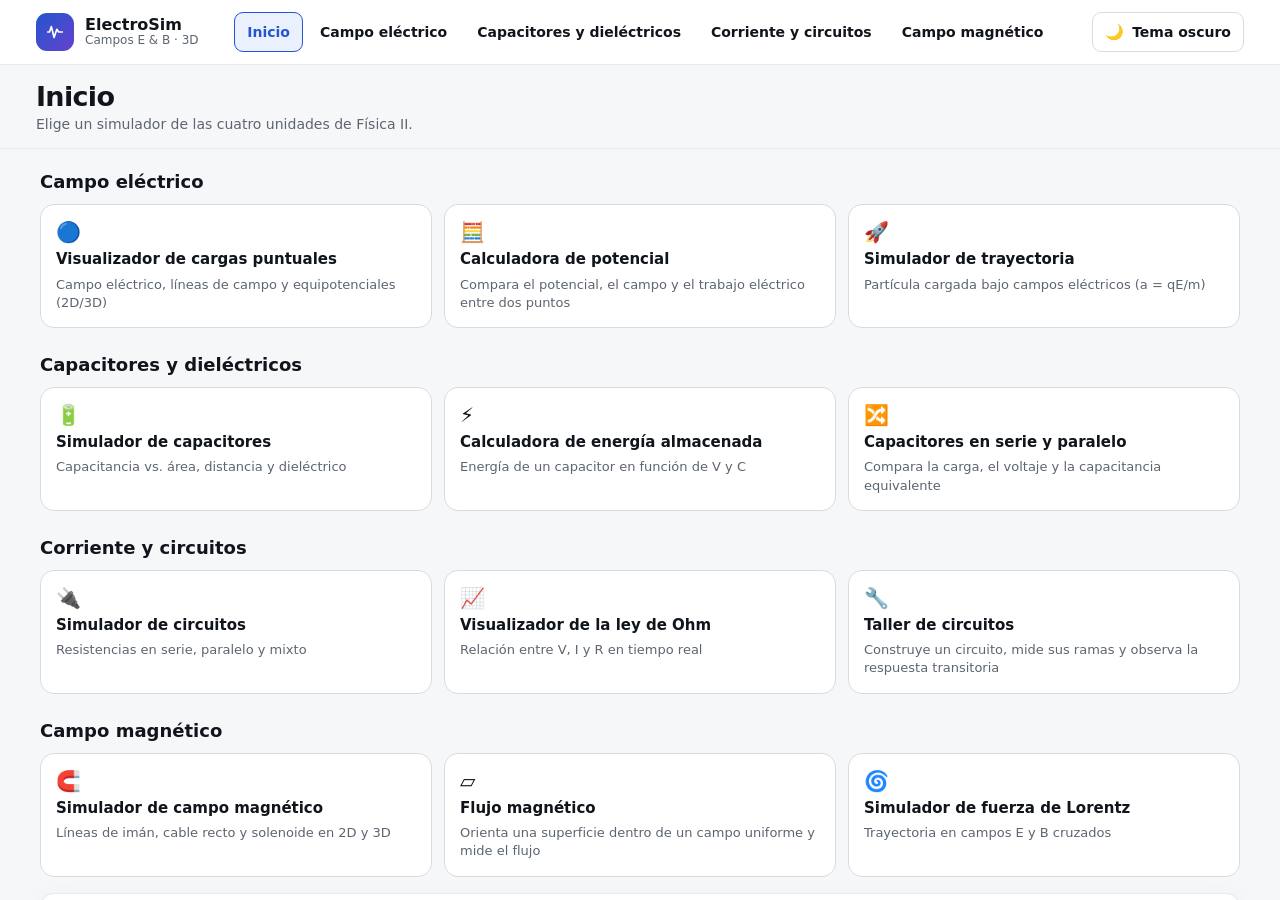
==== index.html @ 9f72b7d1 "Publica la primera versión de ElectroSim" ====
<!DOCTYPE html>
<html lang="es">
<head>
  <meta charset="UTF-8" />
  <meta name="viewport" content="width=device-width, initial-scale=1.0" />
  <title>Física 2D/3D · Simulador Interactivo</title>
  <link rel="stylesheet" href="css/styles.css" />
</head>
<body>
  <div class="app">
    <header class="site-header">
      <div class="brand">
        <div class="brand-mark" aria-hidden="true">
          <svg viewBox="0 0 24 24" width="22" height="22" fill="none" stroke="currentColor" stroke-width="1.8">
            <path d="M4 12h2l2-6 3 12 3-9 2 3h4" stroke-linecap="round" stroke-linejoin="round"/>
          </svg>
        </div>
        <div class="brand-text">
          <span class="brand-title">ElectroSim</span>
          <span class="brand-sub">Campos E &amp; B · 3D</span>
        </div>
      </div>

      <nav class="nav" id="nav" aria-label="Navegación principal">
        <button class="nav-item" id="homeBtn" type="button">Inicio</button>
      </nav>
      <button class="theme-toggle" id="themeToggle" type="button">
        <span class="theme-icon" aria-hidden="true"></span>
        <span id="themeLabel">Tema oscuro</span>
      </button>
    </header>

    <!-- Main -->
    <main class="main">
      <header class="topbar">
        <div class="topbar-title">
          <h1 id="moduleTitle" tabindex="-1">Simulador</h1>
          <p id="moduleSubtitle"></p>
        </div>
      </header>

      <div class="content" id="content">
        <!-- Modules mount here -->
        <div class="module-directory" id="placeholder">
          <div class="unit-sections" id="placeholderGrid"></div>
          <details class="panel help-guide">
            <summary>Guía rápida de uso</summary>
            <ol>
              <li><b>Campo eléctrico.</b> Coloca hasta diez cargas y alterna entre la sección XY y la vista 3D. En la calculadora, mueve los puntos A y B para comparar el potencial y medir el trabajo del campo.</li>
              <li><b>Capacitores.</b> Cambia el dieléctrico con la batería conectada y repite con el capacitor aislado. En el módulo de asociaciones, alterna entre serie y paralelo para comparar carga y voltaje.</li>
              <li><b>Circuitos.</b> En el visualizador de Ohm, aumenta la resistencia interna y observa cuánto baja el voltaje en la carga. En el taller, usa <b>Quitar</b> y toca un componente del esquema para retirarlo. Usa <b>Simular</b> para ver el transitorio.</li>
              <li><b>Magnetismo.</b> Compara un imán, un cable recto y un solenoide. En Flujo magnético, gira la superficie entre 0°, 90° y 180°. En Lorentz, lanza una partícula y cambia E o B durante el vuelo.</li>
            </ol>
          </details>
        </div>
      </div>
    </main>
  </div>

  <script src="js/physics.js"></script>
  <script src="js/ui.js"></script>
  <script src="js/field-view.js"></script>
  <script src="js/real-cases.js"></script>
  <script src="js/sim_unit1.js"></script>
  <script src="js/sim_unit2.js"></script>
  <script src="js/sim_unit3.js"></script>
  <script src="js/sim_unit4.js"></script>
  <script src="js/circuit.js"></script>
  <script src="js/circuit-lab.js"></script>
  <script src="js/app.js"></script>
</body>
</html>
---- css/styles.css ----
/* ============================================================
   ElectroSim — minimalist modern design system
   ============================================================ */

:root {
  color-scheme: light;
  --font-sans: "Inter", system-ui, -apple-system, "Segoe UI", sans-serif;
  --font-mono: "JetBrains Mono", ui-monospace, "Cascadia Code", monospace;

  --bg: #f6f7f9;
  --bg-elevated: #ffffff;
  --bg-canvas: #fbfcfe;
  --text: #10151c;
  --text-dim: #5c6570;
  --text-faint: #596675;
  --border: #e6e9ee;
  --border-strong: #d7dce3;
  --accent: #2455ce;
  --accent-soft: rgba(59, 110, 246, 0.10);
  --accent-contrast: #ffffff;
  --green: #18a058;
  --red: #b72d3d;
  --amber: #d97706;
  --shadow: 0 1px 2px rgba(16, 21, 28, 0.04), 0 8px 24px rgba(16, 21, 28, 0.06);
  --radius: 14px;
  --radius-sm: 9px;
  --slider-track: #a0adbe;
  --page-padding: clamp(14px, 3vw, 36px);
}

:root[data-theme="dark"] {
  color-scheme: dark;
  --bg: #0d1117;
  --bg-elevated: #151b23;
  --bg-canvas: #0f141b;
  --text: #f1f5fb;
  --text-dim: #c1ccd9;
  --text-faint: #a6b4c4;
  --border: #242c37;
  --border-strong: #333c49;
  --accent: #a4bdff;
  --accent-soft: rgba(91, 140, 255, 0.14);
  --accent-contrast: #101c39;
  --green: #34c776;
  --red: #ff6b6e;
  --amber: #f2a93b;
  --shadow: 0 1px 2px rgba(0, 0, 0, 0.4), 0 8px 24px rgba(0, 0, 0, 0.35);
  --slider-track: #75879e;
}

* { box-sizing: border-box; }
html, body { height: 100%; }
body {
  margin: 0;
  font-family: var(--font-sans);
  color: var(--text);
  background: var(--bg);
  -webkit-font-smoothing: antialiased;
  text-rendering: optimizeLegibility;
  overflow: hidden;
  transition: background 0.25s ease, color 0.25s ease;
}

.app { display: flex; flex-direction: column; height: 100vh; height: 100dvh; }

.site-header {
  display: grid;
  grid-template-columns: auto minmax(0, 1fr) auto;
  align-items: center;
  gap: 12px 24px;
  padding: 12px var(--page-padding);
  background: var(--bg-elevated);
  border-bottom: 1px solid var(--border);
}
.brand { display: flex; align-items: center; gap: 11px; }
.brand-mark {
  width: 38px;
  height: 38px;
  display: grid;
  place-items: center;
  color: #fff;
  background: linear-gradient(135deg, #2455ce, #6442ce);
  border-radius: 11px;
}
.brand-text { display: flex; flex-direction: column; line-height: 1.15; }
.brand-title { font-weight: 700; font-size: 16px; }
.brand-sub { font-size: 12px; color: var(--text-dim); }
.nav {
  display: flex;
  gap: 4px;
  justify-content: safe center;
  overflow-x: auto;
  scrollbar-width: thin;
  padding: 4px;
  margin: -4px;
}
.nav-item, .theme-toggle {
  min-height: 40px;
  padding: 8px 12px;
  border: 1px solid transparent;
  border-radius: var(--radius-sm);
  background: transparent;
  color: var(--text);
  font: 600 14px var(--font-sans);
  white-space: nowrap;
  cursor: pointer;
}
.nav-item { flex: 0 0 auto; }
.nav-item:hover { background: var(--accent-soft); }
.nav-item[aria-current] {
  background: var(--accent-soft);
  color: var(--accent);
  border-color: currentColor;
}
.theme-toggle { display: flex; align-items: center; gap: 8px; border-color: var(--border-strong); }
.theme-toggle:hover { border-color: var(--accent); }
.theme-icon { font-size: 15px; }

.main { flex: 1; display: flex; flex-direction: column; min-height: 0; min-width: 0; }
.topbar {
  padding: 16px var(--page-padding);
  border-bottom: 1px solid var(--border);
  background: var(--bg);
}
.topbar-title h1 {
  margin: 0;
  font-size: clamp(20px, 2.4vw, 27px);
  font-weight: 700;
  letter-spacing: -0.025em;
}
.topbar-title h1:focus { outline: none; }
.topbar-title p { margin: 4px 0 0; font-size: 14px; color: var(--text-dim); }
.topbar-title p:empty { display: none; }
.content {
  flex: 1;
  min-height: 0;
  overflow-y: auto;
  container-type: size;
  padding: 22px var(--page-padding);
}

/* ---------- Cards & layout ---------- */
.panel {
  background: var(--bg-elevated);
  border: 1px solid var(--border);
  border-radius: var(--radius);
  box-shadow: var(--shadow);
}
.sim-grid {
  display: grid;
  grid-template-columns: minmax(0, 1fr) 370px;
  gap: 18px;
  align-items: start;
}
.content > .sim-grid {
  height: max(400px, 100cqh);
  grid-template-rows: minmax(0, 1fr);
  align-items: stretch;
}
.content > .sim-grid > .controls, .lab-grid > .controls {
  min-height: 0;
  overflow-y: auto;
  overscroll-behavior-y: contain;
}
.sim-stage {
  position: relative;
  background: var(--bg-canvas);
  border: 1px solid var(--border);
  border-radius: var(--radius);
  overflow: hidden;
  min-height: 0;
  box-shadow: var(--shadow);
}
.sim-stage canvas { display: block; width: 100%; height: 100%; }
.capacitor-diagram {
  display: grid;
  grid-template-rows: minmax(0, 1fr);
  place-items: center;
  min-height: 0;
  padding: 12px;
}
.capacitor-diagram svg { display: block; width: 100%; height: 100%; }
.capacitor-wires { fill: none; stroke: var(--text); stroke-width: 3; stroke-linecap: round; }
.capacitor-diagram text { fill: var(--text); text-anchor: middle; font: 600 17px var(--font-sans); }
.capacitor-diagram .capacitor-caption { fill: var(--text-dim); }
.controls {
  display: flex;
  flex-direction: column;
  gap: 14px;
  padding: 18px;
}
.controls h3 {
  margin: 0; font-size: 13px; font-weight: 700;
  text-transform: uppercase; letter-spacing: 0.06em;
  color: var(--text-faint);
}
.real-case { display: grid; gap: 9px; padding-bottom: 16px; border-bottom: 1px solid var(--border-strong); }
.real-case > label { font-size: 15px; font-weight: 700; color: var(--text); }
.real-case > select { width: 100%; }
.real-case > button { justify-self: start; }
.real-case-details p { margin: 0; font-size: 13px; line-height: 1.55; }
.real-case-details h4 { margin: 12px 0 8px; font-size: 13px; font-weight: 600; }
.real-case-details dl {
  display: grid;
  grid-template-columns: minmax(0, 1fr) auto;
  gap: 6px 10px;
  margin: 0 0 10px;
  font-size: 13px;
}
.real-case-details dt { color: var(--text-dim); }
.real-case-details dd { margin: 0; text-align: right; font-weight: 700; font-variant-numeric: tabular-nums; }

.control-group { display: flex; flex-direction: column; gap: 14px; }
.control {
  display: flex; flex-direction: column; gap: 6px;
}
.control-row {
  display: flex; align-items: center; justify-content: space-between; gap: 10px;
}
.control label { font-size: 14px; color: var(--text); font-weight: 600; }
.control .value {
  flex-shrink: 0;
  min-width: 3.5ch;
  text-align: right;
  font-family: var(--font-mono);
  font-size: 16px; font-weight: 700;
  color: var(--accent);
  background: var(--accent-soft);
  padding: 3px 8px;
  border-radius: 6px;
  white-space: nowrap;
}

input[type="range"] {
  -webkit-appearance: none;
  appearance: none;
  width: 100%;
  height: 24px;
  margin: 0;
  background: transparent;
  outline: none;
  cursor: pointer;
}
input[type="range"]::-webkit-slider-runnable-track {
  height: 6px;
  border-radius: 3px;
  background: var(--slider-track);
}
input[type="range"]::-moz-range-track {
  height: 6px;
  border-radius: 3px;
  background: var(--slider-track);
}
input[type="range"]:focus-visible {
  outline: 2px solid var(--accent);
  outline-offset: 5px;
}
input[type="range"]::-webkit-slider-thumb {
  -webkit-appearance: none;
  width: 22px; height: 22px;
  margin-top: -8px;
  border-radius: 50%;
  background: var(--accent);
  border: 3px solid var(--bg-elevated);
  box-shadow: 0 1px 4px rgba(16,21,28,0.25);
  cursor: grab;
}
input[type="range"]::-webkit-slider-thumb:active { cursor: grabbing; }
input[type="range"]::-moz-range-thumb {
  width: 22px; height: 22px; border-radius: 50%;
  background: var(--accent); border: 3px solid var(--bg-elevated);
  box-shadow: 0 1px 4px rgba(16,21,28,0.25); cursor: grab;
}

.btn {
  display: inline-flex; align-items: center; justify-content: center; gap: 7px;
  padding: 9px 14px;
  border-radius: var(--radius-sm);
  border: 1px solid var(--border-strong);
  background: var(--bg-elevated);
  color: var(--text);
  font: inherit; font-size: 13px; font-weight: 600;
  cursor: pointer;
  transition: background 0.15s ease, border-color 0.15s ease, transform 0.05s ease;
}
.btn:hover { border-color: var(--accent); color: var(--accent); }
.btn:active { transform: translateY(1px); }
.btn-primary { background: var(--accent); border-color: var(--accent); color: var(--accent-contrast); }
.btn-primary:hover { background: color-mix(in srgb, var(--accent) 91%, var(--bg-elevated)); color: var(--accent-contrast); }
.btn-ghost { background: transparent; }
.btn-sm { min-height: 34px; padding: 6px 11px; font-size: 13px; }
.btn-danger { color: var(--red); }
.btn-danger:not(:disabled):hover, .btn-danger[aria-pressed="true"] {
  border-color: var(--red);
  color: var(--red);
  background: color-mix(in srgb, var(--red) 12%, var(--bg-elevated));
}
.btn-row { display: flex; flex-wrap: wrap; gap: 8px; }

.segmented {
  display: flex;
  background: var(--bg);
  border: 1px solid var(--border);
  border-radius: var(--radius-sm);
  padding: 3px;
  gap: 3px;
}
.segmented button {
  flex: 1;
  padding: 7px 10px;
  border: none; background: transparent;
  border-radius: 7px;
  color: var(--text-dim);
  font: inherit; font-size: 14px; font-weight: 600;
  cursor: pointer;
  transition: background 0.15s ease, color 0.15s ease;
}
.segmented button.active { background: var(--bg-elevated); color: var(--text); box-shadow: var(--shadow); }

/* Readouts */
.readouts {
  display: grid;
  grid-template-columns: repeat(auto-fit, minmax(min(100%, 138px), 1fr));
  gap: 10px;
}
.readout {
  display: flex;
  flex-direction: column;
  justify-content: space-between;
  background: var(--bg);
  border: 1px solid var(--border);
  border-radius: var(--radius-sm);
  padding: 10px 12px;
}
.readout .readout-label { font-size: 13px; line-height: 1.35; color: var(--text-dim); font-weight: 600; }
.readout .readout-value {
  display: flex;
  flex-wrap: wrap;
  align-items: baseline;
  gap: 2px 6px;
  font-family: var(--font-mono);
  font-size: 19px; font-weight: 700;
  font-variant-numeric: tabular-nums;
  color: var(--text);
  margin-top: 5px;
  overflow-wrap: anywhere;
}
.readout .readout-unit { font-size: 13px; color: var(--text-dim); font-weight: 600; white-space: nowrap; }

.formula {
  font-family: var(--font-mono);
  font-size: 12.5px;
  color: var(--text-dim);
  background: var(--bg);
  border: 1px solid var(--border);
  border-radius: var(--radius-sm);
  padding: 10px 12px;
  line-height: 1.6;
}

.hint { font-size: 13px; color: var(--text-dim); line-height: 1.5; }
.help-guide { margin-top: 16px; padding: 14px; text-align: left; font-size: 13px; }
.help-guide summary { cursor: pointer; font-weight: 600; }
.help-guide li { line-height: 1.6; margin-bottom: 6px; }

.sim-input {
  min-width: 0;
  padding: 7px 9px;
  border: 1px solid var(--border-strong);
  border-radius: var(--radius-sm);
  color: var(--text);
  background: var(--bg-elevated);
  font: inherit;
  font-size: 15px;
}
.btn:disabled, .sim-input:disabled { opacity: 0.5; cursor: default; }
[hidden] { display: none !important; }
.circuit-lab { display: grid; gap: 16px; }
.lab-workspace {
  display: grid;
  grid-template-rows: auto minmax(0, 1fr);
  gap: 16px;
  height: max(560px, 100cqh);
}
.lab-toolbar, .lab-board-head, .lab-tools {
  display: flex;
  align-items: center;
  gap: 8px;
  flex-wrap: wrap;
}
.lab-toolbar { justify-content: space-between; padding: 12px; }
.lab-grid {
  grid-template-columns: minmax(0, 1fr) 300px;
  grid-template-rows: minmax(0, 1fr);
  min-height: 0;
  align-items: stretch;
}
.lab-board, .lab-results { min-width: 0; padding: 15px; }
.lab-board {
  display: grid;
  grid-template-rows: auto minmax(0, 1fr) auto;
  min-height: 0;
}
.lab-board-head { justify-content: space-between; margin-bottom: 8px; }
.lab-board-head h2 { margin: 0; font-size: 17px; }
.lab-board-head span { color: var(--text-dim); font-size: 14px; font-weight: 600; }
.lab-schematic, .lab-chart { display: block; width: 100%; height: auto; }
.lab-schematic {
  height: 100%;
  min-height: 0;
  background: var(--bg-canvas);
  border: 1px solid var(--border);
  border-radius: var(--radius-sm);
  cursor: crosshair;
  touch-action: manipulation;
}
.lab-dot { fill: var(--border-strong); }
.lab-terminal { fill: var(--text-dim); pointer-events: none; }
.lab-anchor { fill: var(--accent); }
.lab-cursor { fill: none; stroke: var(--accent); stroke-width: 2; pointer-events: none; }
.lab-part { color: var(--text); cursor: pointer; }
.lab-part:hover, .lab-part.chosen { color: var(--accent); }
.lab-schematic.is-removing .lab-part:hover { color: var(--red); }
.lab-part path, .lab-part circle { stroke: currentColor; fill: var(--bg-canvas); stroke-width: 2; }
.lab-part .lab-hit { stroke: transparent; stroke-width: 24; pointer-events: stroke; }
.lab-part text, .lab-polarity {
  fill: currentColor;
  font: 600 12px var(--font-mono);
  paint-order: stroke;
  stroke: var(--bg-canvas);
  stroke-width: 4px;
  stroke-linejoin: round;
}
.lab-polarity { color: var(--accent); pointer-events: none; }
.lab-inspector .control, .lab-inspector label[data-switch-row] { font-size: 14px; }
.lab-measure { display: grid; gap: 10px; border-top: 1px solid var(--border); padding-top: 14px; }
.lab-board .hint, .lab-measure .hint { margin: 8px 0 0; }
.lab-error { color: var(--red); }
.lab-table-scroll { overflow-x: auto; }
.lab-results table { width: 100%; border-collapse: collapse; font-size: 15px; }
.lab-results th, .lab-results td {
  text-align: left;
  border-bottom: 1px solid var(--border);
  padding: 8px;
  white-space: nowrap;
}
.lab-results th { color: var(--text-dim); font-weight: 600; }
.lab-results td:not(:first-child) { font-variant-numeric: tabular-nums; }
.lab-results tr.chosen { background: var(--accent-soft); }
.lab-row-select {
  padding: 2px;
  color: var(--accent);
  background: none;
  border: none;
  cursor: pointer;
  font: inherit;
  text-align: left;
}
.lab-chart { max-height: 270px; }
.lab-chart text { fill: var(--text-dim); font: 13px var(--font-mono); }
.lab-gridline { stroke: var(--border-strong); }
.lab-chart polyline { fill: none; stroke: var(--accent); stroke-width: 2.5; }
@media (max-width: 1050px) {
  .lab-workspace { height: auto; grid-template-rows: auto auto; }
  .lab-grid { grid-template-columns: minmax(0, 1fr); grid-template-rows: auto auto; }
  .lab-board { height: max(400px, 100cqh); }
  .lab-grid > .controls { overflow-y: visible; }
}

/* ---------- Module directory ---------- */
.module-directory { width: 100%; max-width: 1200px; margin: 0 auto; }
.unit-sections { display: grid; gap: 26px; }
.unit-section h2 { margin: 0 0 12px; font-size: 18px; }
.module-cards {
  display: grid;
  grid-template-columns: repeat(auto-fit, minmax(min(100%, 230px), 1fr));
  gap: 12px;
}
.quick-card {
  display: flex;
  flex-direction: column;
  align-items: flex-start;
  gap: 6px;
  min-height: 114px;
  padding: 15px;
  background: var(--bg-elevated);
  border: 1px solid var(--border-strong);
  border-radius: var(--radius);
  color: var(--text);
  font: inherit;
  cursor: pointer;
  text-align: left;
  transition: border-color 0.15s ease, box-shadow 0.15s ease;
}
.quick-card:hover { border-color: var(--accent); box-shadow: var(--shadow); }
.qc-icon { font-size: 20px; }
.qc-title { font-size: 15px; font-weight: 700; line-height: 1.3; }
.qc-sub { font-size: 13px; line-height: 1.4; color: var(--text-dim); }

:where(button, input, select, summary, [tabindex]):focus-visible {
  outline: 2px solid var(--accent);
  outline-offset: 2px;
}

@media (max-width: 1050px) {
  .site-header { grid-template-columns: minmax(0, 1fr) auto; }
  .site-header .nav { grid-row: 2; grid-column: 1 / -1; justify-content: flex-start; }
}
@media (max-width: 850px) {
  .sim-grid { grid-template-columns: minmax(0, 1fr); }
  .content > .sim-grid { height: auto; grid-template-rows: auto auto; }
  .content > .sim-grid > :is(.sim-stage, .capacitor-diagram) { height: max(400px, 100cqh); }
  .content > .sim-grid > .controls { overflow-y: visible; }
}
@media (max-width: 540px) {
  .site-header { gap: 8px; }
  .nav-item, .theme-toggle { font-size: 13px; padding-inline: 9px; }
  .topbar { padding-block: 12px; }
  .content { padding-top: 16px; }
}
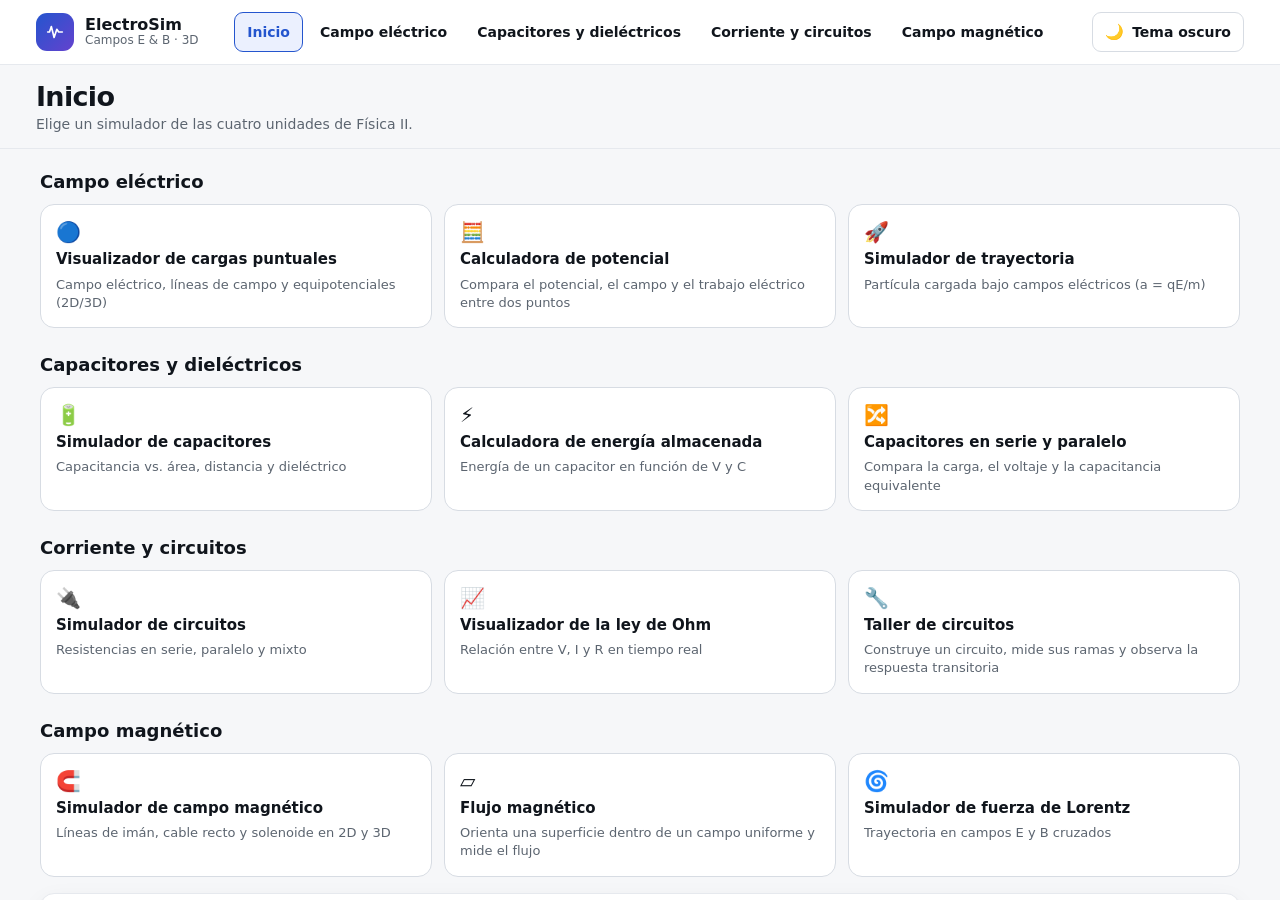
==== commit 8ae9bbcf: "Actualiza ElectroSim y prepara GitHub Pages" ====
--- a/index.html
+++ b/index.html
@@ -3,7 +3,8 @@
 <head>
   <meta charset="UTF-8" />
   <meta name="viewport" content="width=device-width, initial-scale=1.0" />
-  <title>Física 2D/3D · Simulador Interactivo</title>
+  <title>ElectroSim · Laboratorio de Física II</title>
+  <meta name="description" content="Explora electricidad, circuitos y magnetismo en 2D y 3D con el laboratorio interactivo ElectroSim." />
   <link rel="stylesheet" href="css/styles.css" />
 </head>
 <body>
@@ -48,8 +49,8 @@
             <ol>
               <li><b>Campo eléctrico.</b> Coloca hasta diez cargas y alterna entre la sección XY y la vista 3D. En la calculadora, mueve los puntos A y B para comparar el potencial y medir el trabajo del campo.</li>
               <li><b>Capacitores.</b> Cambia el dieléctrico con la batería conectada y repite con el capacitor aislado. En el módulo de asociaciones, alterna entre serie y paralelo para comparar carga y voltaje.</li>
-              <li><b>Circuitos.</b> En el visualizador de Ohm, aumenta la resistencia interna y observa cuánto baja el voltaje en la carga. En el taller, usa <b>Quitar</b> y toca un componente del esquema para retirarlo. Usa <b>Simular</b> para ver el transitorio.</li>
-              <li><b>Magnetismo.</b> Compara un imán, un cable recto y un solenoide. En Flujo magnético, gira la superficie entre 0°, 90° y 180°. En Lorentz, lanza una partícula y cambia E o B durante el vuelo.</li>
+              <li><b>Circuitos.</b> En el visualizador de Ohm, aumenta la resistencia interna y observa cuánto baja el voltaje en la carga. En el taller, carga un ejemplo de LED o motor con capacitor y pulsa <b>Simular</b> para medir cuánto dura. Usa <b>Quitar</b> y toca un componente para retirarlo.</li>
+              <li><b>Magnetismo.</b> Arrastra la vista 3D para explorar el campo del imán, el cable recto o el solenoide. En Flujo magnético, gira la superficie entre 0°, 90° y 180°. En Lorentz, lanza una partícula y cambia E o B durante el vuelo.</li>
             </ol>
           </details>
         </div>
--- a/css/styles.css
+++ b/css/styles.css
@@ -148,7 +148,7 @@
 }
 .sim-grid {
   display: grid;
-  grid-template-columns: minmax(0, 1fr) 370px;
+  grid-template-columns: minmax(0, 1fr) clamp(310px, 28vw, 370px);
   gap: 18px;
   align-items: start;
 }
@@ -172,6 +172,12 @@
   box-shadow: var(--shadow);
 }
 .sim-stage canvas { display: block; width: 100%; height: 100%; }
+.sim-camera {
+  position: absolute;
+  inset-inline-start: 12px;
+  bottom: 12px;
+}
+.sim-camera .btn { min-width: 44px; min-height: 44px; }
 .capacitor-diagram {
   display: grid;
   grid-template-rows: minmax(0, 1fr);
@@ -181,8 +187,8 @@
 }
 .capacitor-diagram svg { display: block; width: 100%; height: 100%; }
 .capacitor-wires { fill: none; stroke: var(--text); stroke-width: 3; stroke-linecap: round; }
-.capacitor-diagram text { fill: var(--text); text-anchor: middle; font: 600 17px var(--font-sans); }
-.capacitor-diagram .capacitor-caption { fill: var(--text-dim); }
+.capacitor-diagram text { fill: var(--text); text-anchor: middle; font: 600 20px var(--font-sans); }
+.capacitor-diagram .capacitor-caption { fill: var(--text-dim); font-size: 18px; }
 .controls {
   display: flex;
   flex-direction: column;
@@ -421,11 +427,19 @@
 .lab-part { color: var(--text); cursor: pointer; }
 .lab-part:hover, .lab-part.chosen { color: var(--accent); }
 .lab-schematic.is-removing .lab-part:hover { color: var(--red); }
-.lab-part path, .lab-part circle { stroke: currentColor; fill: var(--bg-canvas); stroke-width: 2; }
+.lab-part path, .lab-part circle { stroke: currentColor; fill: var(--bg-canvas); stroke-width: 2.5; }
 .lab-part .lab-hit { stroke: transparent; stroke-width: 24; pointer-events: stroke; }
+.lab-part .lab-led-glow {
+  fill: #ff6749;
+  stroke: none;
+  opacity: calc(var(--led-glow, 0) * 0.55);
+  pointer-events: none;
+}
+.lab-part .lab-rotor { fill: none; }
+.lab-brightness { width: 100%; height: 18px; }
 .lab-part text, .lab-polarity {
   fill: currentColor;
-  font: 600 12px var(--font-mono);
+  font: 600 15px var(--font-mono);
   paint-order: stroke;
   stroke: var(--bg-canvas);
   stroke-width: 4px;
@@ -457,7 +471,7 @@
   text-align: left;
 }
 .lab-chart { max-height: 270px; }
-.lab-chart text { fill: var(--text-dim); font: 13px var(--font-mono); }
+.lab-chart text { fill: var(--text-dim); font: 16px var(--font-mono); }
 .lab-gridline { stroke: var(--border-strong); }
 .lab-chart polyline { fill: none; stroke: var(--accent); stroke-width: 2.5; }
 @media (max-width: 1050px) {
@@ -506,7 +520,7 @@
   .site-header { grid-template-columns: minmax(0, 1fr) auto; }
   .site-header .nav { grid-row: 2; grid-column: 1 / -1; justify-content: flex-start; }
 }
-@media (max-width: 850px) {
+@media (max-width: 950px) {
   .sim-grid { grid-template-columns: minmax(0, 1fr); }
   .content > .sim-grid { height: auto; grid-template-rows: auto auto; }
   .content > .sim-grid > :is(.sim-stage, .capacitor-diagram) { height: max(400px, 100cqh); }
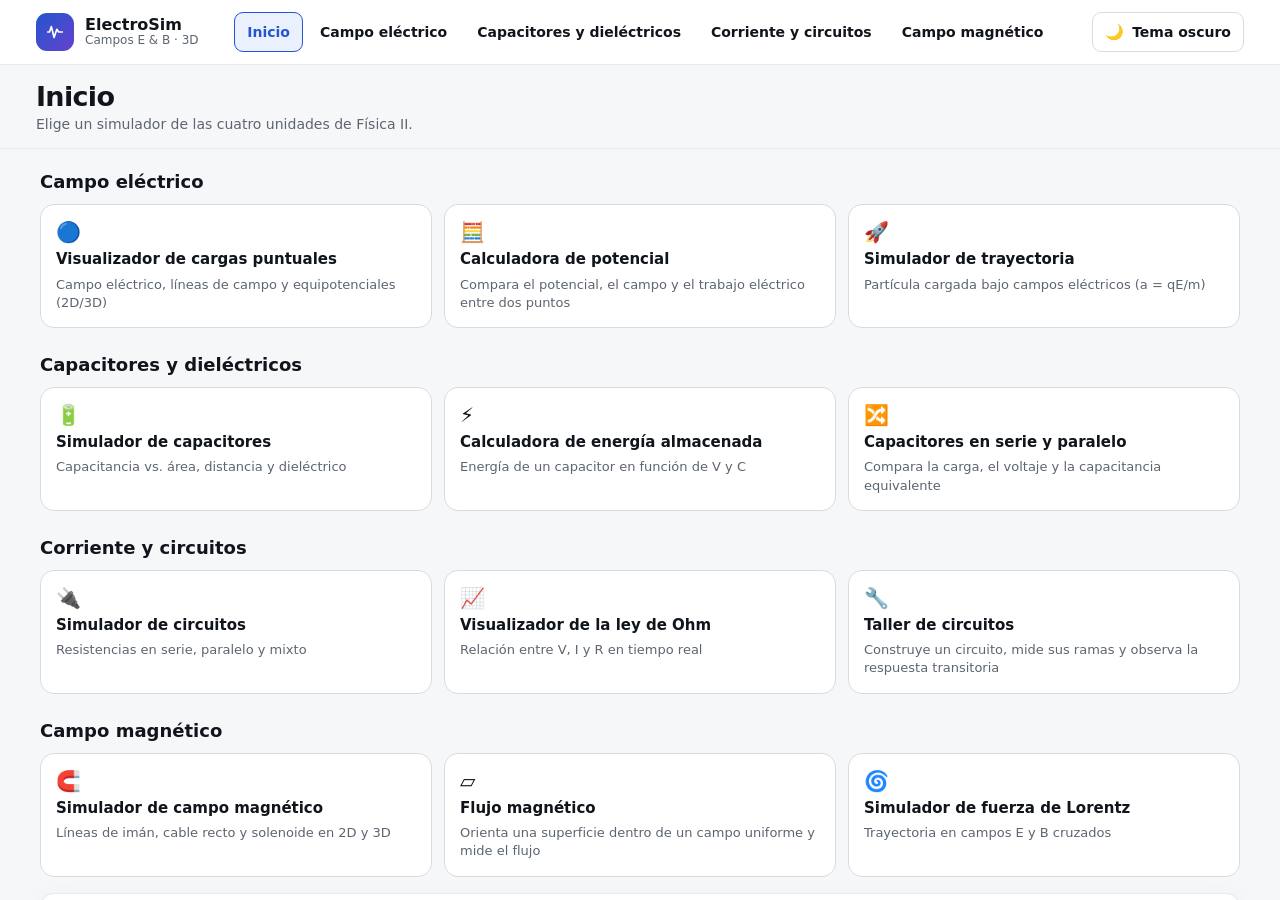
==== commit ce70419e: "Exporta capturas PNG con mediciones en todos los simuladores" ====
--- a/index.html
+++ b/index.html
@@ -38,6 +38,10 @@
           <h1 id="moduleTitle" tabindex="-1">Simulador</h1>
           <p id="moduleSubtitle"></p>
         </div>
+        <div class="topbar-actions" id="exportActions" hidden>
+          <button class="btn" id="exportImage" type="button">Exportar imagen</button>
+          <p class="export-status" id="exportStatus" role="status"></p>
+        </div>
       </header>
 
       <div class="content" id="content">
@@ -68,6 +72,7 @@
   <script src="js/sim_unit4.js"></script>
   <script src="js/circuit.js"></script>
   <script src="js/circuit-lab.js"></script>
+  <script src="js/export-image.js"></script>
   <script src="js/app.js"></script>
 </body>
 </html>
--- a/css/styles.css
+++ b/css/styles.css
@@ -118,6 +118,11 @@
 
 .main { flex: 1; display: flex; flex-direction: column; min-height: 0; min-width: 0; }
 .topbar {
+  display: flex;
+  flex-wrap: wrap;
+  justify-content: space-between;
+  align-items: center;
+  gap: 10px 18px;
   padding: 16px var(--page-padding);
   border-bottom: 1px solid var(--border);
   background: var(--bg);
@@ -131,6 +136,9 @@
 .topbar-title h1:focus { outline: none; }
 .topbar-title p { margin: 4px 0 0; font-size: 14px; color: var(--text-dim); }
 .topbar-title p:empty { display: none; }
+.topbar-actions { display: flex; flex-wrap: wrap; align-items: center; gap: 8px 12px; }
+.export-status { margin: 0; color: var(--text-dim); font-size: 13px; }
+.export-status:empty { display: none; }
 .content {
   flex: 1;
   min-height: 0;
